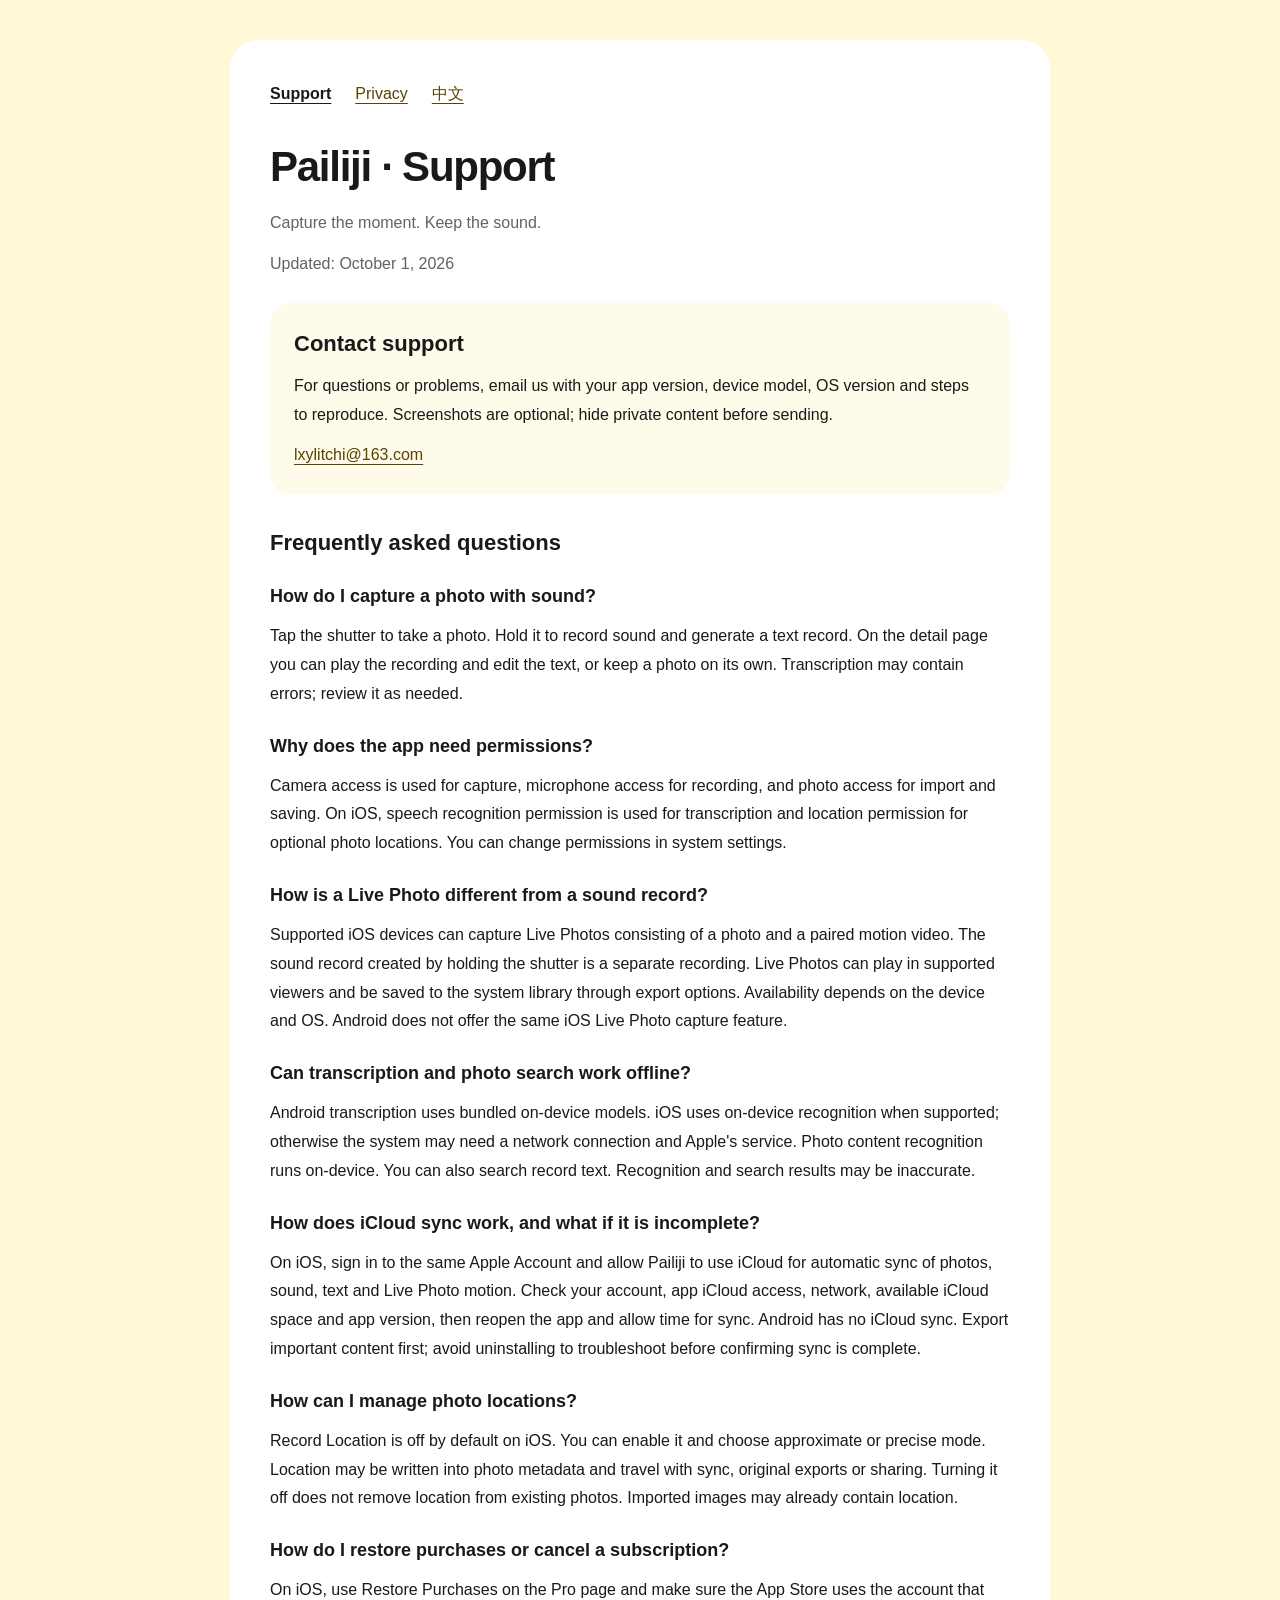
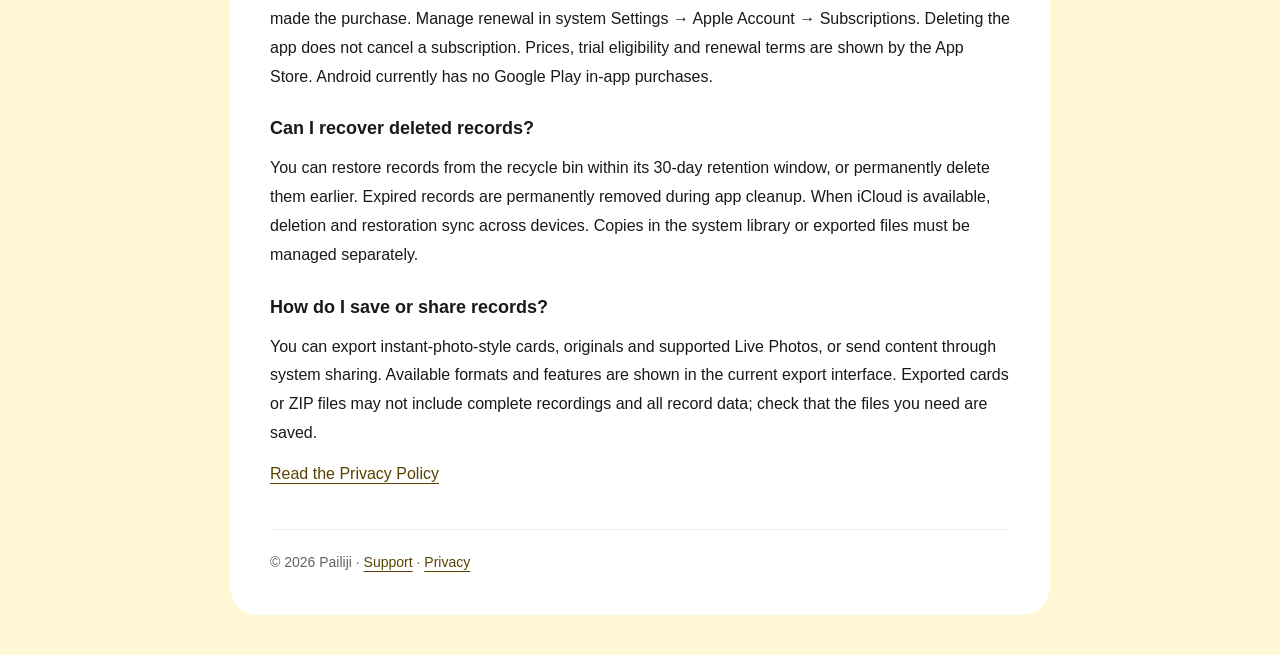
==== en/index.html @ 9c39cb45 "Update support and privacy for current features in Chinese and English" ====
<!DOCTYPE html>
<html lang="en">
<head>
<meta charset="UTF-8">
<meta name="viewport" content="width=device-width, initial-scale=1.0">
<meta name="description" content="Pailiji — Support">
<title>Pailiji · Support</title>
<link rel="stylesheet" href="../style.css">
<link rel="alternate" hreflang="zh-CN" href="../index.html">
</head>
<body>
<a class="skip" href="#main">Skip to content</a>
<div class="container">
<nav aria-label="Page navigation"><a href="index.html" aria-current="page">Support</a><a href="privacy.html">Privacy</a><a href="../index.html" hreflang="zh-CN" lang="zh-CN">中文</a></nav>
<main id="main"><h1>Pailiji · Support</h1><p class="subtitle">Capture the moment. Keep the sound.</p><p class="date">Updated: October 1, 2026</p><section class="card"><h2>Contact support</h2><p>For questions or problems, email us with your app version, device model, OS version and steps to reproduce. Screenshots are optional; hide private content before sending.</p><a class="email" href="mailto:lxylitchi@163.com">lxylitchi@163.com</a></section><h2>Frequently asked questions</h2><section><h3>How do I capture a photo with sound?</h3><p>Tap the shutter to take a photo. Hold it to record sound and generate a text record. On the detail page you can play the recording and edit the text, or keep a photo on its own. Transcription may contain errors; review it as needed.</p></section><section><h3>Why does the app need permissions?</h3><p>Camera access is used for capture, microphone access for recording, and photo access for import and saving. On iOS, speech recognition permission is used for transcription and location permission for optional photo locations. You can change permissions in system settings.</p></section><section><h3>How is a Live Photo different from a sound record?</h3><p>Supported iOS devices can capture Live Photos consisting of a photo and a paired motion video. The sound record created by holding the shutter is a separate recording. Live Photos can play in supported viewers and be saved to the system library through export options. Availability depends on the device and OS. Android does not offer the same iOS Live Photo capture feature.</p></section><section><h3>Can transcription and photo search work offline?</h3><p>Android transcription uses bundled on-device models. iOS uses on-device recognition when supported; otherwise the system may need a network connection and Apple&#x27;s service. Photo content recognition runs on-device. You can also search record text. Recognition and search results may be inaccurate.</p></section><section><h3>How does iCloud sync work, and what if it is incomplete?</h3><p>On iOS, sign in to the same Apple Account and allow Pailiji to use iCloud for automatic sync of photos, sound, text and Live Photo motion. Check your account, app iCloud access, network, available iCloud space and app version, then reopen the app and allow time for sync. Android has no iCloud sync. Export important content first; avoid uninstalling to troubleshoot before confirming sync is complete.</p></section><section><h3>How can I manage photo locations?</h3><p>Record Location is off by default on iOS. You can enable it and choose approximate or precise mode. Location may be written into photo metadata and travel with sync, original exports or sharing. Turning it off does not remove location from existing photos. Imported images may already contain location.</p></section><section><h3>How do I restore purchases or cancel a subscription?</h3><p>On iOS, use Restore Purchases on the Pro page and make sure the App Store uses the account that made the purchase. Manage renewal in system Settings → Apple Account → Subscriptions. Deleting the app does not cancel a subscription. Prices, trial eligibility and renewal terms are shown by the App Store. Android currently has no Google Play in-app purchases.</p></section><section><h3>Can I recover deleted records?</h3><p>You can restore records from the recycle bin within its 30-day retention window, or permanently delete them earlier. Expired records are permanently removed during app cleanup. When iCloud is available, deletion and restoration sync across devices. Copies in the system library or exported files must be managed separately.</p></section><section><h3>How do I save or share records?</h3><p>You can export instant-photo-style cards, originals and supported Live Photos, or send content through system sharing. Available formats and features are shown in the current export interface. Exported cards or ZIP files may not include complete recordings and all record data; check that the files you need are saved.</p></section><p><a href="privacy.html">Read the Privacy Policy</a></p></main>
<footer class="footer">© 2026 Pailiji · <a href="index.html">Support</a> · <a href="privacy.html">Privacy</a></footer>
</div>
</body>
</html>
---- style.css ----
*{box-sizing:border-box}html{scroll-behavior:smooth}body{margin:0;background:#fff7d6;color:#191919;font-family:-apple-system,BlinkMacSystemFont,"Segoe UI","Helvetica Neue",Arial,sans-serif;line-height:1.8}.container{max-width:820px;margin:40px auto;padding:40px;background:#fff;border-radius:28px}nav{display:flex;flex-wrap:wrap;gap:10px 24px;align-items:center;margin-bottom:32px}a{color:#594300;text-underline-offset:4px}a:hover{color:#111}a:focus-visible{outline:3px solid #806000;outline-offset:4px}nav a[aria-current]{font-weight:700;color:#191919}h1{font-size:clamp(28px,6vw,42px);line-height:1.25;margin:0 0 16px;letter-spacing:-.03em}h2{font-size:22px;line-height:1.5;margin:32px 0 12px}h3{font-size:18px;line-height:1.5;margin:24px 0 8px}p{margin:12px 0}li{margin:8px 0}.subtitle,.date{color:#626262}.card{padding:24px;background:#fffbea;border-radius:20px;margin:24px 0}.card h2{margin-top:0}.contents{padding:16px 24px;background:#faf8f1;border-radius:16px}.contents ol{margin:8px 0;padding-left:24px}.footer{border-top:1px solid #eee;margin-top:40px;padding-top:20px;font-size:14px;color:#626262}.email{overflow-wrap:anywhere}.skip{position:absolute;left:12px;top:-100px;background:#fff;padding:8px}.skip:focus{top:12px}@media(max-width:600px){.container{margin:16px 12px;padding:24px 20px;border-radius:22px}nav{gap:8px 18px;font-size:15px}.card{padding:20px}h2{font-size:20px}}@media(prefers-reduced-motion:reduce){html{scroll-behavior:auto}}
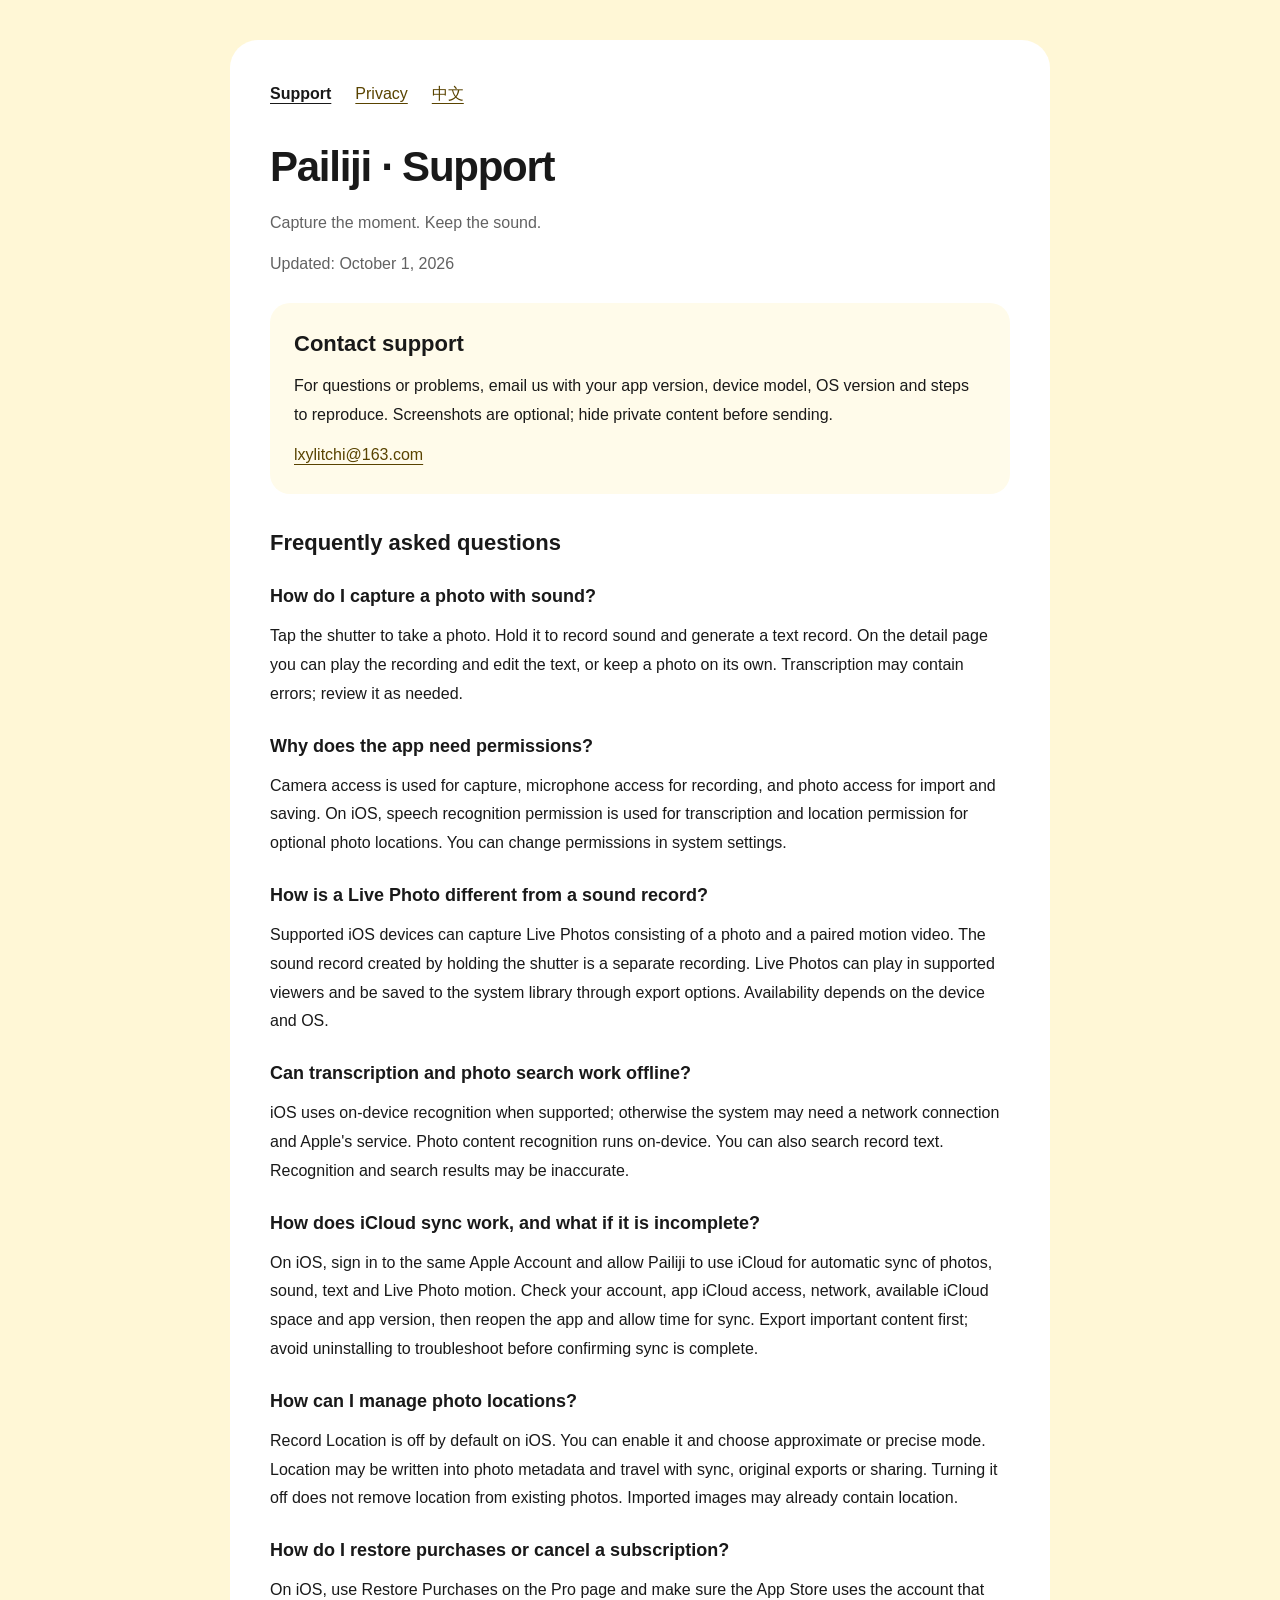
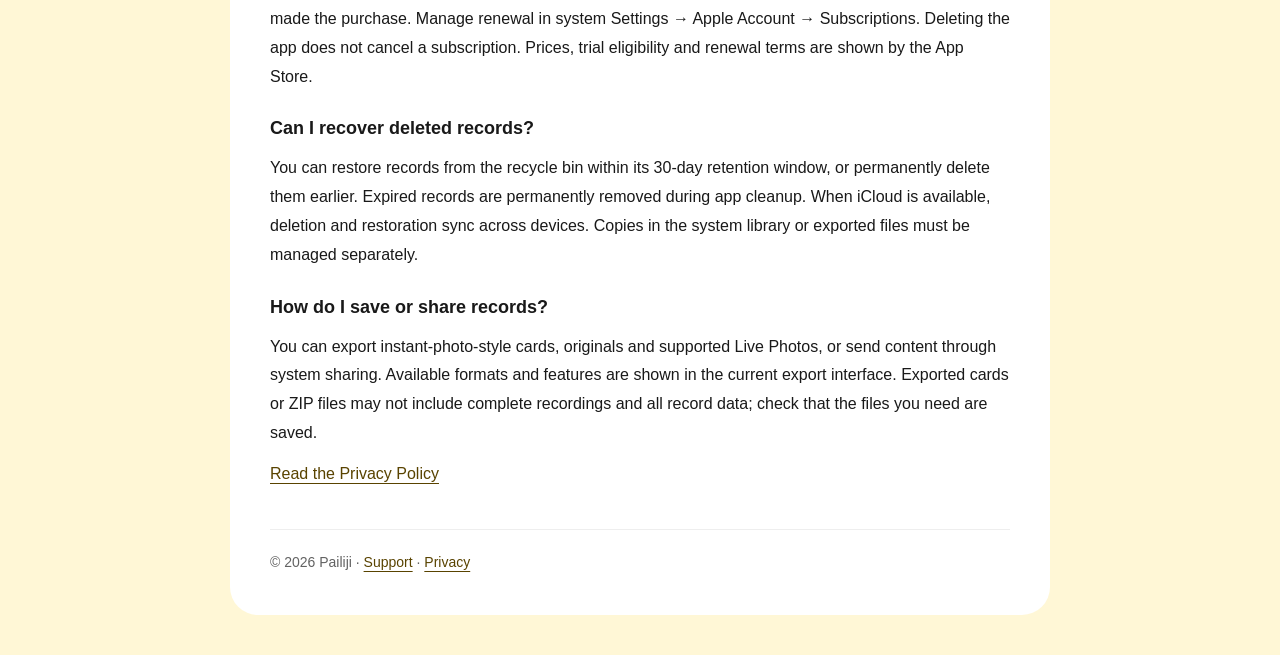
==== commit 1bf51d46: "Limit bilingual support and privacy pages to iOS and simplify implementation wording" ====
--- a/en/index.html
+++ b/en/index.html
@@ -12,7 +12,7 @@
 <a class="skip" href="#main">Skip to content</a>
 <div class="container">
 <nav aria-label="Page navigation"><a href="index.html" aria-current="page">Support</a><a href="privacy.html">Privacy</a><a href="../index.html" hreflang="zh-CN" lang="zh-CN">中文</a></nav>
-<main id="main"><h1>Pailiji · Support</h1><p class="subtitle">Capture the moment. Keep the sound.</p><p class="date">Updated: October 1, 2026</p><section class="card"><h2>Contact support</h2><p>For questions or problems, email us with your app version, device model, OS version and steps to reproduce. Screenshots are optional; hide private content before sending.</p><a class="email" href="mailto:lxylitchi@163.com">lxylitchi@163.com</a></section><h2>Frequently asked questions</h2><section><h3>How do I capture a photo with sound?</h3><p>Tap the shutter to take a photo. Hold it to record sound and generate a text record. On the detail page you can play the recording and edit the text, or keep a photo on its own. Transcription may contain errors; review it as needed.</p></section><section><h3>Why does the app need permissions?</h3><p>Camera access is used for capture, microphone access for recording, and photo access for import and saving. On iOS, speech recognition permission is used for transcription and location permission for optional photo locations. You can change permissions in system settings.</p></section><section><h3>How is a Live Photo different from a sound record?</h3><p>Supported iOS devices can capture Live Photos consisting of a photo and a paired motion video. The sound record created by holding the shutter is a separate recording. Live Photos can play in supported viewers and be saved to the system library through export options. Availability depends on the device and OS. Android does not offer the same iOS Live Photo capture feature.</p></section><section><h3>Can transcription and photo search work offline?</h3><p>Android transcription uses bundled on-device models. iOS uses on-device recognition when supported; otherwise the system may need a network connection and Apple&#x27;s service. Photo content recognition runs on-device. You can also search record text. Recognition and search results may be inaccurate.</p></section><section><h3>How does iCloud sync work, and what if it is incomplete?</h3><p>On iOS, sign in to the same Apple Account and allow Pailiji to use iCloud for automatic sync of photos, sound, text and Live Photo motion. Check your account, app iCloud access, network, available iCloud space and app version, then reopen the app and allow time for sync. Android has no iCloud sync. Export important content first; avoid uninstalling to troubleshoot before confirming sync is complete.</p></section><section><h3>How can I manage photo locations?</h3><p>Record Location is off by default on iOS. You can enable it and choose approximate or precise mode. Location may be written into photo metadata and travel with sync, original exports or sharing. Turning it off does not remove location from existing photos. Imported images may already contain location.</p></section><section><h3>How do I restore purchases or cancel a subscription?</h3><p>On iOS, use Restore Purchases on the Pro page and make sure the App Store uses the account that made the purchase. Manage renewal in system Settings → Apple Account → Subscriptions. Deleting the app does not cancel a subscription. Prices, trial eligibility and renewal terms are shown by the App Store. Android currently has no Google Play in-app purchases.</p></section><section><h3>Can I recover deleted records?</h3><p>You can restore records from the recycle bin within its 30-day retention window, or permanently delete them earlier. Expired records are permanently removed during app cleanup. When iCloud is available, deletion and restoration sync across devices. Copies in the system library or exported files must be managed separately.</p></section><section><h3>How do I save or share records?</h3><p>You can export instant-photo-style cards, originals and supported Live Photos, or send content through system sharing. Available formats and features are shown in the current export interface. Exported cards or ZIP files may not include complete recordings and all record data; check that the files you need are saved.</p></section><p><a href="privacy.html">Read the Privacy Policy</a></p></main>
+<main id="main"><h1>Pailiji · Support</h1><p class="subtitle">Capture the moment. Keep the sound.</p><p class="date">Updated: October 1, 2026</p><section class="card"><h2>Contact support</h2><p>For questions or problems, email us with your app version, device model, OS version and steps to reproduce. Screenshots are optional; hide private content before sending.</p><a class="email" href="mailto:lxylitchi@163.com">lxylitchi@163.com</a></section><h2>Frequently asked questions</h2><section><h3>How do I capture a photo with sound?</h3><p>Tap the shutter to take a photo. Hold it to record sound and generate a text record. On the detail page you can play the recording and edit the text, or keep a photo on its own. Transcription may contain errors; review it as needed.</p></section><section><h3>Why does the app need permissions?</h3><p>Camera access is used for capture, microphone access for recording, and photo access for import and saving. On iOS, speech recognition permission is used for transcription and location permission for optional photo locations. You can change permissions in system settings.</p></section><section><h3>How is a Live Photo different from a sound record?</h3><p>Supported iOS devices can capture Live Photos consisting of a photo and a paired motion video. The sound record created by holding the shutter is a separate recording. Live Photos can play in supported viewers and be saved to the system library through export options. Availability depends on the device and OS.</p></section><section><h3>Can transcription and photo search work offline?</h3><p>iOS uses on-device recognition when supported; otherwise the system may need a network connection and Apple&#x27;s service. Photo content recognition runs on-device. You can also search record text. Recognition and search results may be inaccurate.</p></section><section><h3>How does iCloud sync work, and what if it is incomplete?</h3><p>On iOS, sign in to the same Apple Account and allow Pailiji to use iCloud for automatic sync of photos, sound, text and Live Photo motion. Check your account, app iCloud access, network, available iCloud space and app version, then reopen the app and allow time for sync. Export important content first; avoid uninstalling to troubleshoot before confirming sync is complete.</p></section><section><h3>How can I manage photo locations?</h3><p>Record Location is off by default on iOS. You can enable it and choose approximate or precise mode. Location may be written into photo metadata and travel with sync, original exports or sharing. Turning it off does not remove location from existing photos. Imported images may already contain location.</p></section><section><h3>How do I restore purchases or cancel a subscription?</h3><p>On iOS, use Restore Purchases on the Pro page and make sure the App Store uses the account that made the purchase. Manage renewal in system Settings → Apple Account → Subscriptions. Deleting the app does not cancel a subscription. Prices, trial eligibility and renewal terms are shown by the App Store.</p></section><section><h3>Can I recover deleted records?</h3><p>You can restore records from the recycle bin within its 30-day retention window, or permanently delete them earlier. Expired records are permanently removed during app cleanup. When iCloud is available, deletion and restoration sync across devices. Copies in the system library or exported files must be managed separately.</p></section><section><h3>How do I save or share records?</h3><p>You can export instant-photo-style cards, originals and supported Live Photos, or send content through system sharing. Available formats and features are shown in the current export interface. Exported cards or ZIP files may not include complete recordings and all record data; check that the files you need are saved.</p></section><p><a href="privacy.html">Read the Privacy Policy</a></p></main>
 <footer class="footer">© 2026 Pailiji · <a href="index.html">Support</a> · <a href="privacy.html">Privacy</a></footer>
 </div>
 </body>
